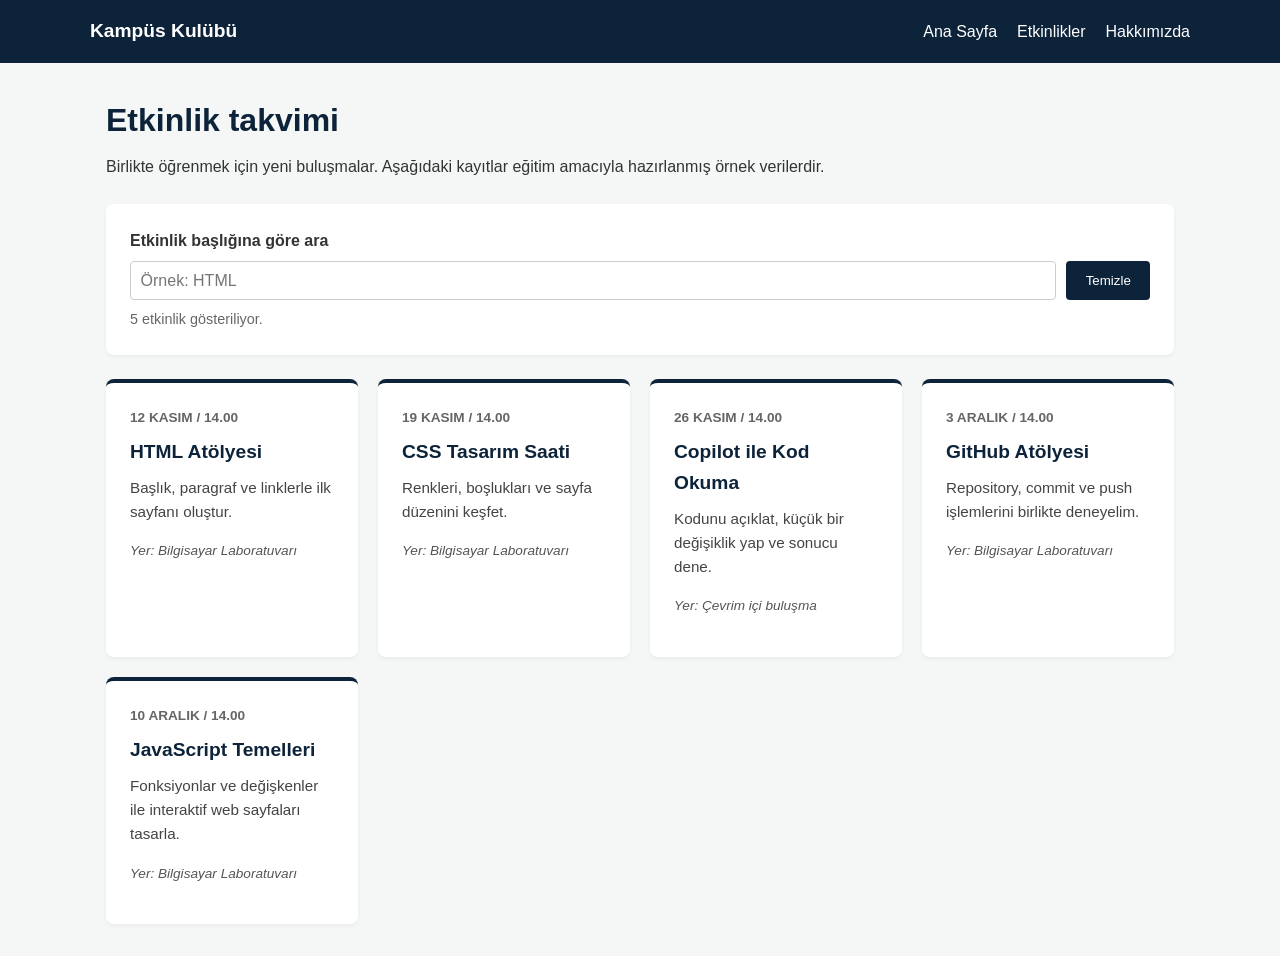
==== etkinlikler.html @ 7b60070d "Ilk yukleme" ====
<!DOCTYPE html>
<html lang="tr">
<head>
    <meta charset="UTF-8">
    <meta name="viewport" content="width=device-width, initial-scale=1.0">
    <title>Kampüs Kulübü - Etkinlik Takvimi</title>
    <link rel="stylesheet" href="style.css">
    <!-- JavaScript dosyasını defer ile bağlıyoruz -->
    <script src="script.js" defer></script>
</head>
<body>

    <header>
        <nav>
            <div class="logo">Kampüs Kulübü</div>
            <ul class="nav-links">
                <li><a href="index.html">Ana Sayfa</a></li>
                <li><a href="etkinlikler.html">Etkinlikler</a></li>
                <li><a href="hakkimizda.html">Hakkımızda</a></li>
            </ul>
        </nav>
    </header>

    <main class="container">
        <h1>Etkinlik takvimi</h1>
        <p>Birlikte öğrenmek için yeni buluşmalar. Aşağıdaki kayıtlar eğitim amacıyla hazırlanmış örnek verilerdir.</p>

        <!-- Arama Alanı -->
        <section class="search-area" aria-label="Etkinlik arama">
            <label for="event-search">Etkinlik başlığına göre ara</label>
            <div class="search-controls">
                <input id="event-search" type="search" placeholder="Örnek: HTML" autocomplete="off">
                <button id="clear-search" type="button">Temizle</button>
            </div>
            <p id="result-count" role="status" aria-live="polite">5 etkinlik gösteriliyor.</p>
        </section>

        <!-- Boş Sonuç Mesajı -->
        <p id="empty-message" hidden>Aramanıza uygun etkinlik bulunamadı.</p>

        <!-- Etkinlik Kartları Listesi (Ödev için en az 5 özgün kart) -->
        <section id="event-list" class="grid" aria-label="Örnek etkinlikler">
            <article class="card">
                <p class="date">12 KASIM / 14.00</p>
                <h2>HTML Atölyesi</h2>
                <p>Başlık, paragraf ve linklerle ilk sayfanı oluştur.</p>
                <p class="location">Yer: Bilgisayar Laboratuvarı</p>
            </article>

            <article class="card">
                <p class="date">19 KASIM / 14.00</p>
                <h2>CSS Tasarım Saati</h2>
                <p>Renkleri, boşlukları ve sayfa düzenini keşfet.</p>
                <p class="location">Yer: Bilgisayar Laboratuvarı</p>
            </article>

            <article class="card">
                <p class="date">26 KASIM / 14.00</p>
                <h2>Copilot ile Kod Okuma</h2>
                <p>Kodunu açıklat, küçük bir değişiklik yap ve sonucu dene.</p>
                <p class="location">Yer: Çevrim içi buluşma</p>
            </article>

            <article class="card">
                <p class="date">3 ARALIK / 14.00</p>
                <h2>GitHub Atölyesi</h2>
                <p>Repository, commit ve push işlemlerini birlikte deneyelim.</p>
                <p class="location">Yer: Bilgisayar Laboratuvarı</p>
            </article>

            <article class="card">
                <p class="date">10 ARALIK / 14.00</p>
                <h2>JavaScript Temelleri</h2>
                <p>Fonksiyonlar ve değişkenler ile interaktif web sayfaları tasarla.</p>
                <p class="location">Yer: Bilgisayar Laboratuvarı</p>
            </article>
        </section>
    </main>
    
</body>
</html>
---- style.css ----
* {
    box-sizing: border-box;
    margin: 0;
    padding: 0;
    font-family: Arial, sans-serif;
}

body {
    background-color: #f4f7f6;
    color: #333;
    line-height: 1.6;
}


header {
    background-color: #0d233a;
    color: #fff;
    padding: 1rem 2rem;
}

nav {
    display: flex;
    justify-content: space-between;
    align-items: center;
    max-width: 1100px;
    margin: 0 auto;
}

.logo {
    font-size: 1.2rem;
    font-weight: bold;
}

.nav-links {
    list-style: none;
    display: flex;
    gap: 20px;
}

.nav-links a {
    color: #fff;
    text-decoration: none;
    transition: color 0.3s;
}

.nav-links a:hover {
    color: #4CAF50;
}


.container {
    max-width: 1100px;
    margin: 2rem auto;
    padding: 0 1rem;
}

h1 {
    margin-bottom: 0.5rem;
    color: #0d233a;
}


.search-area {
    margin: 1.5rem 0;
    background: #fff;
    padding: 1.5rem;
    border-radius: 8px;
    box-shadow: 0 2px 4px rgba(0,0,0,0.05);
}

.search-area label {
    display: block;
    margin-bottom: 0.5rem;
    font-weight: bold;
}

.search-controls {
    display: flex;
    gap: 10px;
    margin-bottom: 0.5rem;
}

.search-controls input {
    flex: 1;
    padding: 0.6rem;
    border: 1px solid #ccc;
    border-radius: 4px;
    font-size: 1rem;
}

.search-controls button {
    padding: 0.6rem 1.2rem;
    background-color: #0d233a;
    color: white;
    border: none;
    border-radius: 4px;
    cursor: pointer;
}

.search-controls button:hover {
    background-color: #163a5f;
}

#result-count {
    font-size: 0.9rem;
    color: #666;
}

#empty-message {
    margin: 1rem 0;
    padding: 1rem;
    background-color: #fffae6;
    border: 1px solid #ffe58f;
    border-radius: 4px;
    color: #d48806;
}


.grid {
    display: grid;
    grid-template-columns: repeat(auto-fit, minmax(250px, 1fr));
    gap: 20px;
    margin-top: 1.5rem;
}

.card {
    background: #fff;
    padding: 1.5rem;
    border-radius: 8px;
    box-shadow: 0 2px 4px rgba(0,0,0,0.05);
    border-top: 4px solid #0d233a;
}

.card .date {
    font-size: 0.85rem;
    color: #666;
    margin-bottom: 0.5rem;
    font-weight: bold;
}

.card h2 {
    font-size: 1.2rem;
    margin-bottom: 0.5rem;
    color: #0d233a;
}

.card p {
    font-size: 0.95rem;
    margin-bottom: 1rem;
    color: #444;
}

.card .location {
    font-size: 0.85rem;
    color: #555;
    font-style: italic;
}


.hero {
    text-align: center;
    padding: 4rem 1rem;
}

.hero h1 {
    font-size: 2.5rem;
    margin-bottom: 1rem;
}

.hero p {
    font-size: 1.2rem;
    color: #666;
    margin-bottom: 2rem;
}

.btn {
    display: inline-block;
    background-color: #0d233a;
    color: white;
    padding: 0.8rem 1.5rem;
    border-radius: 4px;
    text-decoration: none;
    font-weight: bold;
}

.btn:hover {
    background-color: #163a5f;
}
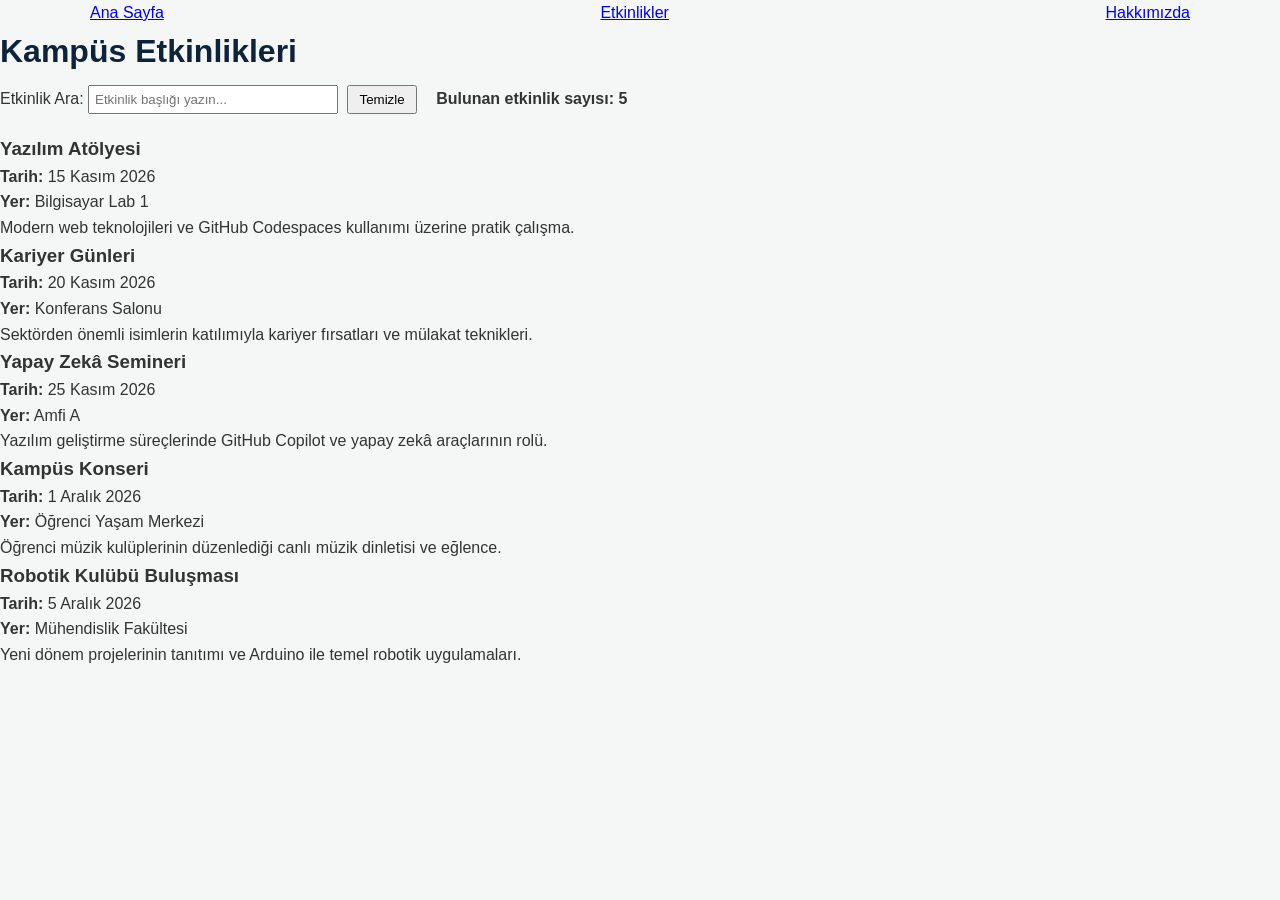
==== commit d781bacd: "Tum odev dosyaları, arama ozelligi ve markdown raporları eklendi" ====
--- a/etkinlikler.html
+++ b/etkinlikler.html
@@ -2,80 +2,70 @@
 <html lang="tr">
 <head>
     <meta charset="UTF-8">
-    <meta name="viewport" content="width=device-width, initial-scale=1.0">
-    <title>Kampüs Kulübü - Etkinlik Takvimi</title>
+    <title>Etkinlikler - Kampüs</title>
     <link rel="stylesheet" href="style.css">
-    <!-- JavaScript dosyasını defer ile bağlıyoruz -->
-    <script src="script.js" defer></script>
 </head>
 <body>
+    <nav>
+        <a href="index.html">Ana Sayfa</a>
+        <a href="etkinlikler.html">Etkinlikler</a>
+        <a href="hakkimizda.html">Hakkımızda</a>
+    </nav>
 
-    <header>
-        <nav>
-            <div class="logo">Kampüs Kulübü</div>
-            <ul class="nav-links">
-                <li><a href="index.html">Ana Sayfa</a></li>
-                <li><a href="etkinlikler.html">Etkinlikler</a></li>
-                <li><a href="hakkimizda.html">Hakkımızda</a></li>
-            </ul>
-        </nav>
-    </header>
+    <main>
+        <h1>Kampüs Etkinlikleri</h1>
 
-    <main class="container">
-        <h1>Etkinlik takvimi</h1>
-        <p>Birlikte öğrenmek için yeni buluşmalar. Aşağıdaki kayıtlar eğitim amacıyla hazırlanmış örnek verilerdir.</p>
+        <!-- Arama Alanı ve Kabul Ölçütleri Bileşenleri -->
+        <div class="search-container" style="margin-bottom: 20px;">
+            <label for="searchInput">Etkinlik Ara: </label>
+            <input type="text" id="searchInput" placeholder="Etkinlik başlığı yazın..." style="padding: 5px; width: 250px;">
+            <button id="clearBtn" style="padding: 5px 10px; margin-left: 5px;">Temizle</button>
+            <span id="resultCount" style="margin-left: 15px; font-weight: bold;"></span>
+        </div>
 
-        <!-- Arama Alanı -->
-        <section class="search-area" aria-label="Etkinlik arama">
-            <label for="event-search">Etkinlik başlığına göre ara</label>
-            <div class="search-controls">
-                <input id="event-search" type="search" placeholder="Örnek: HTML" autocomplete="off">
-                <button id="clear-search" type="button">Temizle</button>
+        <div id="noResultMessage" style="display: none; color: red; margin-bottom: 15px; font-weight: bold;">
+            Aradığınız kriterlere uygun etkinlik bulunamadı.
+        </div>
+
+        <!-- En Az 5 Özgün Etkinlik Kartı -->
+        <div class="events-list">
+            <div class="event-card">
+                <h3>Yazılım Atölyesi</h3>
+                <p><strong>Tarih:</strong> 15 Kasım 2026</p>
+                <p><strong>Yer:</strong> Bilgisayar Lab 1</p>
+                <p>Modern web teknolojileri ve GitHub Codespaces kullanımı üzerine pratik çalışma.</p>
             </div>
-            <p id="result-count" role="status" aria-live="polite">5 etkinlik gösteriliyor.</p>
-        </section>
+            
+            <div class="event-card">
+                <h3>Kariyer Günleri</h3>
+                <p><strong>Tarih:</strong> 20 Kasım 2026</p>
+                <p><strong>Yer:</strong> Konferans Salonu</p>
+                <p>Sektörden önemli isimlerin katılımıyla kariyer fırsatları ve mülakat teknikleri.</p>
+            </div>
 
-        <!-- Boş Sonuç Mesajı -->
-        <p id="empty-message" hidden>Aramanıza uygun etkinlik bulunamadı.</p>
+            <div class="event-card">
+                <h3>Yapay Zekâ Semineri</h3>
+                <p><strong>Tarih:</strong> 25 Kasım 2026</p>
+                <p><strong>Yer:</strong> Amfi A</p>
+                <p>Yazılım geliştirme süreçlerinde GitHub Copilot ve yapay zekâ araçlarının rolü.</p>
+            </div>
 
-        <!-- Etkinlik Kartları Listesi (Ödev için en az 5 özgün kart) -->
-        <section id="event-list" class="grid" aria-label="Örnek etkinlikler">
-            <article class="card">
-                <p class="date">12 KASIM / 14.00</p>
-                <h2>HTML Atölyesi</h2>
-                <p>Başlık, paragraf ve linklerle ilk sayfanı oluştur.</p>
-                <p class="location">Yer: Bilgisayar Laboratuvarı</p>
-            </article>
+            <div class="event-card">
+                <h3>Kampüs Konseri</h3>
+                <p><strong>Tarih:</strong> 1 Aralık 2026</p>
+                <p><strong>Yer:</strong> Öğrenci Yaşam Merkezi</p>
+                <p>Öğrenci müzik kulüplerinin düzenlediği canlı müzik dinletisi ve eğlence.</p>
+            </div>
 
-            <article class="card">
-                <p class="date">19 KASIM / 14.00</p>
-                <h2>CSS Tasarım Saati</h2>
-                <p>Renkleri, boşlukları ve sayfa düzenini keşfet.</p>
-                <p class="location">Yer: Bilgisayar Laboratuvarı</p>
-            </article>
+            <div class="event-card">
+                <h3>Robotik Kulübü Buluşması</h3>
+                <p><strong>Tarih:</strong> 5 Aralık 2026</p>
+                <p><strong>Yer:</strong> Mühendislik Fakültesi</p>
+                <p>Yeni dönem projelerinin tanıtımı ve Arduino ile temel robotik uygulamaları.</p>
+            </div>
+        </div>
+    </main>
 
-            <article class="card">
-                <p class="date">26 KASIM / 14.00</p>
-                <h2>Copilot ile Kod Okuma</h2>
-                <p>Kodunu açıklat, küçük bir değişiklik yap ve sonucu dene.</p>
-                <p class="location">Yer: Çevrim içi buluşma</p>
-            </article>
-
-            <article class="card">
-                <p class="date">3 ARALIK / 14.00</p>
-                <h2>GitHub Atölyesi</h2>
-                <p>Repository, commit ve push işlemlerini birlikte deneyelim.</p>
-                <p class="location">Yer: Bilgisayar Laboratuvarı</p>
-            </article>
-
-            <article class="card">
-                <p class="date">10 ARALIK / 14.00</p>
-                <h2>JavaScript Temelleri</h2>
-                <p>Fonksiyonlar ve değişkenler ile interaktif web sayfaları tasarla.</p>
-                <p class="location">Yer: Bilgisayar Laboratuvarı</p>
-            </article>
-        </section>
-    </main>
-    
+    <script src="script.js"></script>
 </body>
 </html>
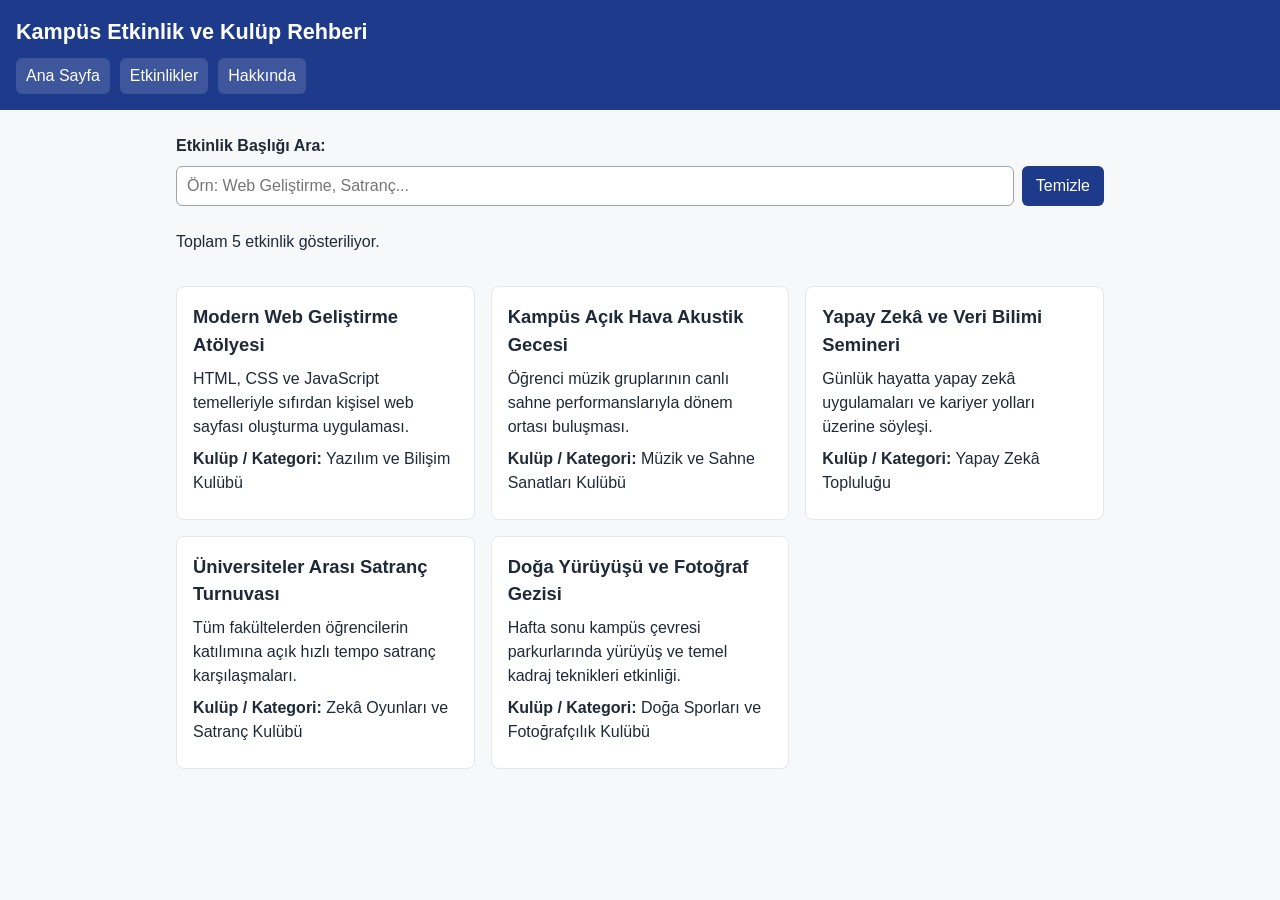
==== commit de1ce9b5: "Add three-page layout, shared navigation, styles, and title search" ====
--- a/etkinlikler.html
+++ b/etkinlikler.html
@@ -1,71 +1,68 @@
 <!DOCTYPE html>
 <html lang="tr">
 <head>
-    <meta charset="UTF-8">
-    <title>Etkinlikler - Kampüs</title>
-    <link rel="stylesheet" href="style.css">
+  <meta charset="UTF-8">
+  <meta name="viewport" content="width=device-width, initial-scale=1.0">
+  <title>Kampüs Etkinlik ve Kulüp Rehberi - Etkinlikler</title>
+  <link rel="stylesheet" href="style.css">
 </head>
 <body>
-    <nav>
-        <a href="index.html">Ana Sayfa</a>
-        <a href="etkinlikler.html">Etkinlikler</a>
-        <a href="hakkimizda.html">Hakkımızda</a>
+  <header>
+    <h1 class="site-baslik">Kampüs Etkinlik ve Kulüp Rehberi</h1>
+    <nav aria-label="Ana menü">
+      <a href="index.html">Ana Sayfa</a>
+      <a href="etkinlikler.html">Etkinlikler</a>
+      <a href="hakkimizda.html">Hakkında</a>
     </nav>
+  </header>
 
-    <main>
-        <h1>Kampüs Etkinlikleri</h1>
+  <main>
+    <section class="arama-alani">
+      <label for="arama-kutusu"><strong>Etkinlik Başlığı Ara:</strong></label>
+      <div class="arama-kontroller">
+        <input type="search" id="arama-kutusu" placeholder="Örn: Web Geliştirme, Satranç...">
+        <button type="button" id="temizle-btn">Temizle</button>
+      </div>
+      <p id="sonuc-sayaci" aria-live="polite">Toplam 5 etkinlik gösteriliyor.</p>
+    </section>
 
-        <!-- Arama Alanı ve Kabul Ölçütleri Bileşenleri -->
-        <div class="search-container" style="margin-bottom: 20px;">
-            <label for="searchInput">Etkinlik Ara: </label>
-            <input type="text" id="searchInput" placeholder="Etkinlik başlığı yazın..." style="padding: 5px; width: 250px;">
-            <button id="clearBtn" style="padding: 5px 10px; margin-left: 5px;">Temizle</button>
-            <span id="resultCount" style="margin-left: 15px; font-weight: bold;"></span>
-        </div>
+    <div id="bos-sonuc-mesaji" class="bos-mesaj" hidden>
+      Aramanızla eşleşen etkinlik başlığı bulunamadı.
+    </div>
 
-        <div id="noResultMessage" style="display: none; color: red; margin-bottom: 15px; font-weight: bold;">
-            Aradığınız kriterlere uygun etkinlik bulunamadı.
-        </div>
+    <section class="kart-listesi" id="kart-listesi">
+      <article class="kart">
+        <h2>Modern Web Geliştirme Atölyesi</h2>
+        <p>HTML, CSS ve JavaScript temelleriyle sıfırdan kişisel web sayfası oluşturma uygulaması.</p>
+        <p><strong>Kulüp / Kategori:</strong> Yazılım ve Bilişim Kulübü</p>
+      </article>
 
-        <!-- En Az 5 Özgün Etkinlik Kartı -->
-        <div class="events-list">
-            <div class="event-card">
-                <h3>Yazılım Atölyesi</h3>
-                <p><strong>Tarih:</strong> 15 Kasım 2026</p>
-                <p><strong>Yer:</strong> Bilgisayar Lab 1</p>
-                <p>Modern web teknolojileri ve GitHub Codespaces kullanımı üzerine pratik çalışma.</p>
-            </div>
-            
-            <div class="event-card">
-                <h3>Kariyer Günleri</h3>
-                <p><strong>Tarih:</strong> 20 Kasım 2026</p>
-                <p><strong>Yer:</strong> Konferans Salonu</p>
-                <p>Sektörden önemli isimlerin katılımıyla kariyer fırsatları ve mülakat teknikleri.</p>
-            </div>
+      <article class="kart">
+        <h2>Kampüs Açık Hava Akustik Gecesi</h2>
+        <p>Öğrenci müzik gruplarının canlı sahne performanslarıyla dönem ortası buluşması.</p>
+        <p><strong>Kulüp / Kategori:</strong> Müzik ve Sahne Sanatları Kulübü</p>
+      </article>
 
-            <div class="event-card">
-                <h3>Yapay Zekâ Semineri</h3>
-                <p><strong>Tarih:</strong> 25 Kasım 2026</p>
-                <p><strong>Yer:</strong> Amfi A</p>
-                <p>Yazılım geliştirme süreçlerinde GitHub Copilot ve yapay zekâ araçlarının rolü.</p>
-            </div>
+      <article class="kart">
+        <h2>Yapay Zekâ ve Veri Bilimi Semineri</h2>
+        <p>Günlük hayatta yapay zekâ uygulamaları ve kariyer yolları üzerine söyleşi.</p>
+        <p><strong>Kulüp / Kategori:</strong> Yapay Zekâ Topluluğu</p>
+      </article>
 
-            <div class="event-card">
-                <h3>Kampüs Konseri</h3>
-                <p><strong>Tarih:</strong> 1 Aralık 2026</p>
-                <p><strong>Yer:</strong> Öğrenci Yaşam Merkezi</p>
-                <p>Öğrenci müzik kulüplerinin düzenlediği canlı müzik dinletisi ve eğlence.</p>
-            </div>
+      <article class="kart">
+        <h2>Üniversiteler Arası Satranç Turnuvası</h2>
+        <p>Tüm fakültelerden öğrencilerin katılımına açık hızlı tempo satranç karşılaşmaları.</p>
+        <p><strong>Kulüp / Kategori:</strong> Zekâ Oyunları ve Satranç Kulübü</p>
+      </article>
 
-            <div class="event-card">
-                <h3>Robotik Kulübü Buluşması</h3>
-                <p><strong>Tarih:</strong> 5 Aralık 2026</p>
-                <p><strong>Yer:</strong> Mühendislik Fakültesi</p>
-                <p>Yeni dönem projelerinin tanıtımı ve Arduino ile temel robotik uygulamaları.</p>
-            </div>
-        </div>
-    </main>
+      <article class="kart">
+        <h2>Doğa Yürüyüşü ve Fotoğraf Gezisi</h2>
+        <p>Hafta sonu kampüs çevresi parkurlarında yürüyüş ve temel kadraj teknikleri etkinliği.</p>
+        <p><strong>Kulüp / Kategori:</strong> Doğa Sporları ve Fotoğrafçılık Kulübü</p>
+      </article>
+    </section>
+  </main>
 
-    <script src="script.js"></script>
+  <script src="script.js"></script>
 </body>
 </html>
--- a/style.css
+++ b/style.css
@@ -1,189 +1,133 @@
-
 * {
-    box-sizing: border-box;
-    margin: 0;
-    padding: 0;
-    font-family: Arial, sans-serif;
+  box-sizing: border-box;
 }
 
 body {
-    background-color: #f4f7f6;
-    color: #333;
-    line-height: 1.6;
+  margin: 0;
+  font-family: Arial, sans-serif;
+  line-height: 1.5;
+  background-color: #f7f8fa;
+  color: #1f2937;
+  overflow-x: hidden;
 }
 
+header {
+  background-color: #1e3a8a;
+  color: #ffffff;
+  padding: 16px;
+}
 
-header {
-    background-color: #0d233a;
-    color: #fff;
-    padding: 1rem 2rem;
+.site-baslik {
+  margin: 0 0 10px 0;
+  font-size: 1.35rem;
 }
 
 nav {
-    display: flex;
-    justify-content: space-between;
-    align-items: center;
-    max-width: 1100px;
-    margin: 0 auto;
+  display: flex;
+  flex-wrap: wrap;
+  gap: 10px;
 }
 
-.logo {
-    font-size: 1.2rem;
-    font-weight: bold;
+nav a {
+  color: #ffffff;
+  text-decoration: none;
+  padding: 6px 10px;
+  border-radius: 6px;
+  background-color: rgba(255, 255, 255, 0.14);
 }
 
-.nav-links {
-    list-style: none;
-    display: flex;
-    gap: 20px;
+nav a:hover,
+nav a:focus {
+  background-color: rgba(255, 255, 255, 0.28);
+  outline: 2px solid #ffffff;
+  outline-offset: 2px;
 }
 
-.nav-links a {
-    color: #fff;
-    text-decoration: none;
-    transition: color 0.3s;
+main {
+  max-width: 960px;
+  margin: 24px auto;
+  padding: 0 16px;
 }
 
-.nav-links a:hover {
-    color: #4CAF50;
+.arama-alani {
+  display: flex;
+  flex-direction: column;
+  gap: 8px;
+  margin-bottom: 16px;
 }
 
-
-.container {
-    max-width: 1100px;
-    margin: 2rem auto;
-    padding: 0 1rem;
+.arama-kontroller {
+  display: flex;
+  flex-wrap: wrap;
+  gap: 8px;
 }
 
-h1 {
-    margin-bottom: 0.5rem;
-    color: #0d233a;
+input[type="search"] {
+  flex: 1 1 200px;
+  min-width: 0;
+  padding: 10px;
+  font-size: 1rem;
+  border: 1px solid #9ca3af;
+  border-radius: 6px;
 }
 
-
-.search-area {
-    margin: 1.5rem 0;
-    background: #fff;
-    padding: 1.5rem;
-    border-radius: 8px;
-    box-shadow: 0 2px 4px rgba(0,0,0,0.05);
+button {
+  padding: 10px 14px;
+  font-size: 1rem;
+  border: none;
+  border-radius: 6px;
+  background-color: #1e3a8a;
+  color: #ffffff;
+  cursor: pointer;
 }
 
-.search-area label {
-    display: block;
-    margin-bottom: 0.5rem;
-    font-weight: bold;
+button:hover,
+button:focus {
+  background-color: #172554;
+  outline: 2px solid #1e3a8a;
+  outline-offset: 2px;
 }
 
-.search-controls {
-    display: flex;
-    gap: 10px;
-    margin-bottom: 0.5rem;
+.kart-listesi {
+  display: grid;
+  grid-template-columns: repeat(auto-fit, minmax(250px, 1fr));
+  gap: 16px;
+  margin-top: 16px;
 }
 
-.search-controls input {
-    flex: 1;
-    padding: 0.6rem;
-    border: 1px solid #ccc;
-    border-radius: 4px;
-    font-size: 1rem;
+.kart {
+  background-color: #ffffff;
+  border: 1px solid #e5e7eb;
+  border-radius: 8px;
+  padding: 16px;
 }
 
-.search-controls button {
-    padding: 0.6rem 1.2rem;
-    background-color: #0d233a;
-    color: white;
-    border: none;
-    border-radius: 4px;
-    cursor: pointer;
+.kart h2 {
+  margin: 0 0 8px 0;
+  font-size: 1.15rem;
 }
 
-.search-controls button:hover {
-    background-color: #163a5f;
+.kart p {
+  margin: 0 0 8px 0;
 }
 
-#result-count {
-    font-size: 0.9rem;
-    color: #666;
+.bos-mesaj {
+  margin-top: 16px;
+  padding: 14px;
+  background-color: #fef2f2;
+  color: #991b1b;
+  border: 1px solid #fecaca;
+  border-radius: 6px;
 }
 
-#empty-message {
-    margin: 1rem 0;
-    padding: 1rem;
-    background-color: #fffae6;
-    border: 1px solid #ffe58f;
-    border-radius: 4px;
-    color: #d48806;
-}
+@media (max-width: 390px) {
+  header,
+  main {
+    padding-left: 12px;
+    padding-right: 12px;
+  }
 
-
-.grid {
-    display: grid;
-    grid-template-columns: repeat(auto-fit, minmax(250px, 1fr));
-    gap: 20px;
-    margin-top: 1.5rem;
-}
-
-.card {
-    background: #fff;
-    padding: 1.5rem;
-    border-radius: 8px;
-    box-shadow: 0 2px 4px rgba(0,0,0,0.05);
-    border-top: 4px solid #0d233a;
-}
-
-.card .date {
-    font-size: 0.85rem;
-    color: #666;
-    margin-bottom: 0.5rem;
-    font-weight: bold;
-}
-
-.card h2 {
-    font-size: 1.2rem;
-    margin-bottom: 0.5rem;
-    color: #0d233a;
-}
-
-.card p {
-    font-size: 0.95rem;
-    margin-bottom: 1rem;
-    color: #444;
-}
-
-.card .location {
-    font-size: 0.85rem;
-    color: #555;
-    font-style: italic;
-}
-
-
-.hero {
-    text-align: center;
-    padding: 4rem 1rem;
-}
-
-.hero h1 {
-    font-size: 2.5rem;
-    margin-bottom: 1rem;
-}
-
-.hero p {
-    font-size: 1.2rem;
-    color: #666;
-    margin-bottom: 2rem;
-}
-
-.btn {
-    display: inline-block;
-    background-color: #0d233a;
-    color: white;
-    padding: 0.8rem 1.5rem;
-    border-radius: 4px;
-    text-decoration: none;
-    font-weight: bold;
-}
-
-.btn:hover {
-    background-color: #163a5f;
+  .kart-listesi {
+    grid-template-columns: 1fr;
+  }
 }
